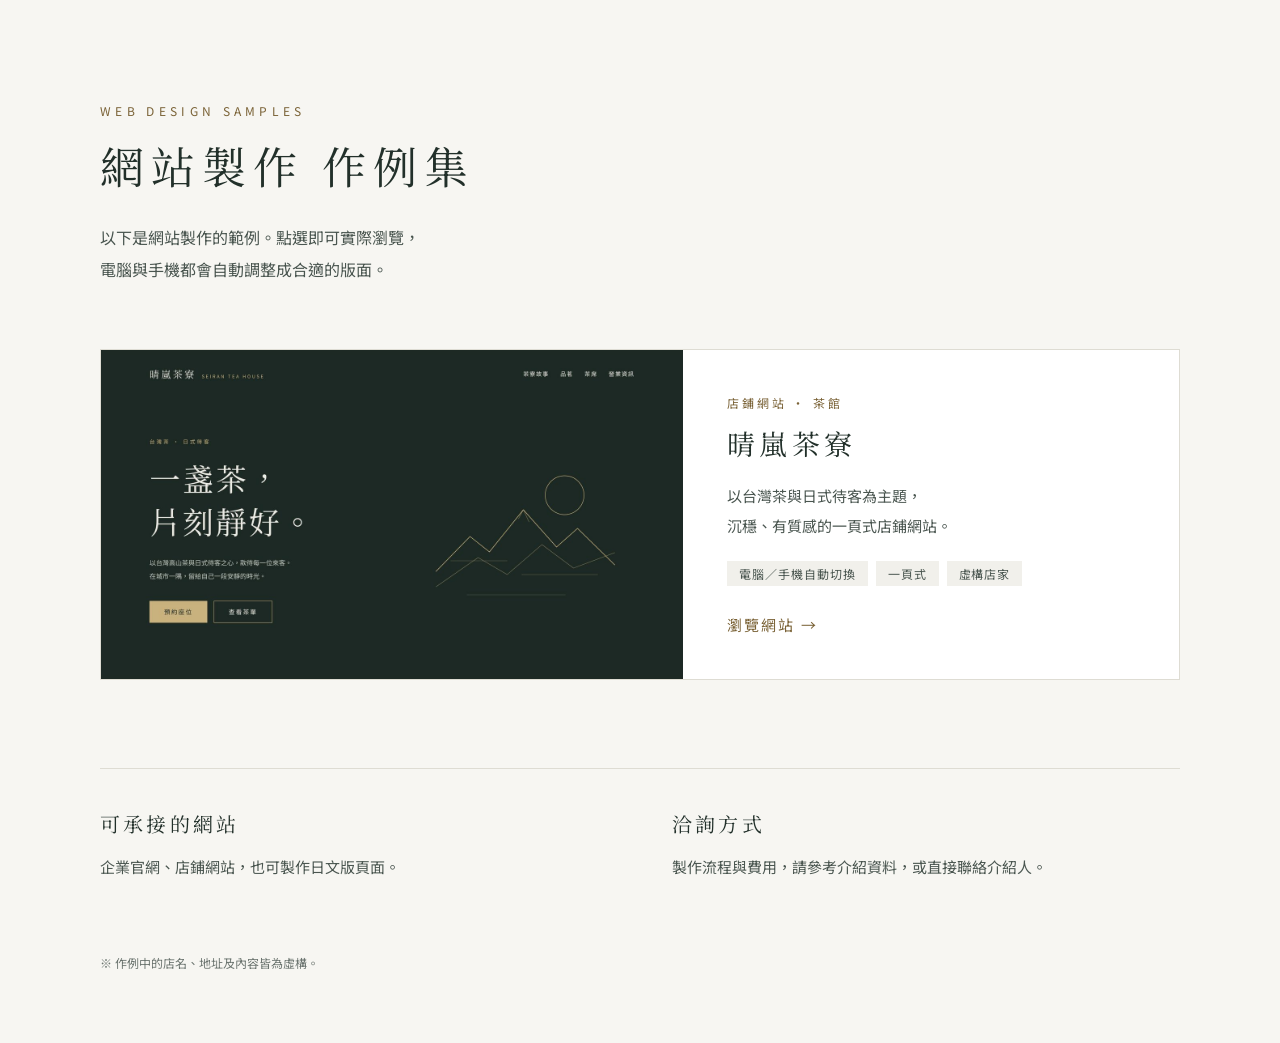
==== index.html @ 7609755e "Add web design sample portfolio" ====
<!doctype html>
<html lang="zh-Hant-TW">
<head>
<meta charset="utf-8">
<meta name="viewport" content="width=device-width, initial-scale=1">
<meta name="robots" content="noindex, nofollow">
<title>網站製作 作例集</title>
<meta name="description" content="網站製作的範例網站一覽">
<link rel="stylesheet" href="https://fonts.googleapis.com/css2?family=Noto+Serif+TC:wght@400;600&amp;family=Noto+Sans+TC:wght@400;500&amp;display=swap">
<style>
body{margin:0;background:#F7F6F2;color:#22302A;font-family:'Noto Sans TC','Noto Sans CJK TC',sans-serif}
a{color:#7A6236}a:hover{color:#5C4A28}
.card{display:flex;flex-wrap:wrap;background:#FFFFFF;border:1px solid #DEDCD3;text-decoration:none;color:inherit;transition:border-color .2s}
.card:hover{border-color:#A3874F}
.card:focus-visible{outline:2px solid #7A6236;outline-offset:4px}
</style>
</head>
<body>
<main style="max-width: 1080px; margin: 0 auto; padding: clamp(56px, 8vw, 104px) clamp(20px, 5vw, 48px) 72px">

<header style="margin-bottom: clamp(40px, 6vw, 64px)">
<p style="margin: 0 0 14px; font-size: 12px; letter-spacing: 0.36em; color: #7A6236">WEB DESIGN SAMPLES</p>
<h1 style="margin: 0; font-family: 'Noto Serif TC', 'Noto Serif CJK TC', serif; font-weight: 400; font-size: clamp(32px, 4.4vw, 44px); letter-spacing: 0.16em">網站製作 作例集</h1>
<p style="margin: 24px 0 0; font-size: 16px; line-height: 2; color: #4A5650; max-width: 36em"><span style="display: inline-block">以下是網站製作的範例。</span><span style="display: inline-block">點選即可實際瀏覽，</span><span style="display: inline-block">電腦與手機都會自動調整成合適的版面。</span></p>
</header>

<section aria-label="範例網站">
<a class="card" href="seiran/">
<div style="flex: 3 1 420px; min-width: 0; background: #1D2924; display: flex">
<img src="assets/seiran-pc.jpg" alt="晴嵐茶寮範例網站的首頁畫面" width="1440" height="790" style="display: block; width: 100%; height: auto; align-self: center">
</div>
<div style="flex: 2 1 300px; min-width: 0; padding: clamp(28px, 4vw, 44px); display: flex; flex-direction: column; justify-content: center">
<p style="margin: 0 0 12px; font-size: 12px; letter-spacing: 0.24em; color: #7A6236">店鋪網站 ・ 茶館</p>
<h2 style="margin: 0; font-family: 'Noto Serif TC', 'Noto Serif CJK TC', serif; font-weight: 400; font-size: 28px; letter-spacing: 0.16em">晴嵐茶寮</h2>
<p style="margin: 18px 0 0; font-size: 15px; line-height: 2; color: #4A5650"><span style="display: inline-block">以台灣茶與日式待客為主題，</span><span style="display: inline-block">沉穩、有質感的一頁式店鋪網站。</span></p>
<ul style="margin: 20px 0 0; padding: 0; list-style: none; display: flex; flex-wrap: wrap; gap: 8px">
<li style="font-size: 12px; letter-spacing: 0.08em; padding: 4px 12px; background: #F1F0EB; color: #4A5650">電腦／手機自動切換</li>
<li style="font-size: 12px; letter-spacing: 0.08em; padding: 4px 12px; background: #F1F0EB; color: #4A5650">一頁式</li>
<li style="font-size: 12px; letter-spacing: 0.08em; padding: 4px 12px; background: #F1F0EB; color: #4A5650">虛構店家</li>
</ul>
<p style="margin: 28px 0 0; font-size: 15px; letter-spacing: 0.14em; color: #7A6236">瀏覽網站 →</p>
</div>
</a>
</section>

<section style="margin-top: clamp(56px, 8vw, 88px); border-top: 1px solid #DEDCD3; padding-top: 40px; display: flex; flex-wrap: wrap; gap: 32px 64px">
<div style="flex: 1 1 280px; min-width: 0">
<h2 style="margin: 0 0 14px; font-family: 'Noto Serif TC', 'Noto Serif CJK TC', serif; font-weight: 400; font-size: 20px; letter-spacing: 0.16em">可承接的網站</h2>
<p style="margin: 0; font-size: 15px; line-height: 2; color: #4A5650">企業官網、店鋪網站，也可製作日文版頁面。</p>
</div>
<div style="flex: 1 1 280px; min-width: 0">
<h2 style="margin: 0 0 14px; font-family: 'Noto Serif TC', 'Noto Serif CJK TC', serif; font-weight: 400; font-size: 20px; letter-spacing: 0.16em">洽詢方式</h2>
<p style="margin: 0; font-size: 15px; line-height: 2; color: #4A5650">製作流程與費用，請參考介紹資料，或直接聯絡介紹人。</p>
</div>
</section>

<footer style="margin-top: 72px; font-size: 12px; color: #6B746F">※ 作例中的店名、地址及內容皆為虛構。</footer>
</main>
</body>
</html>
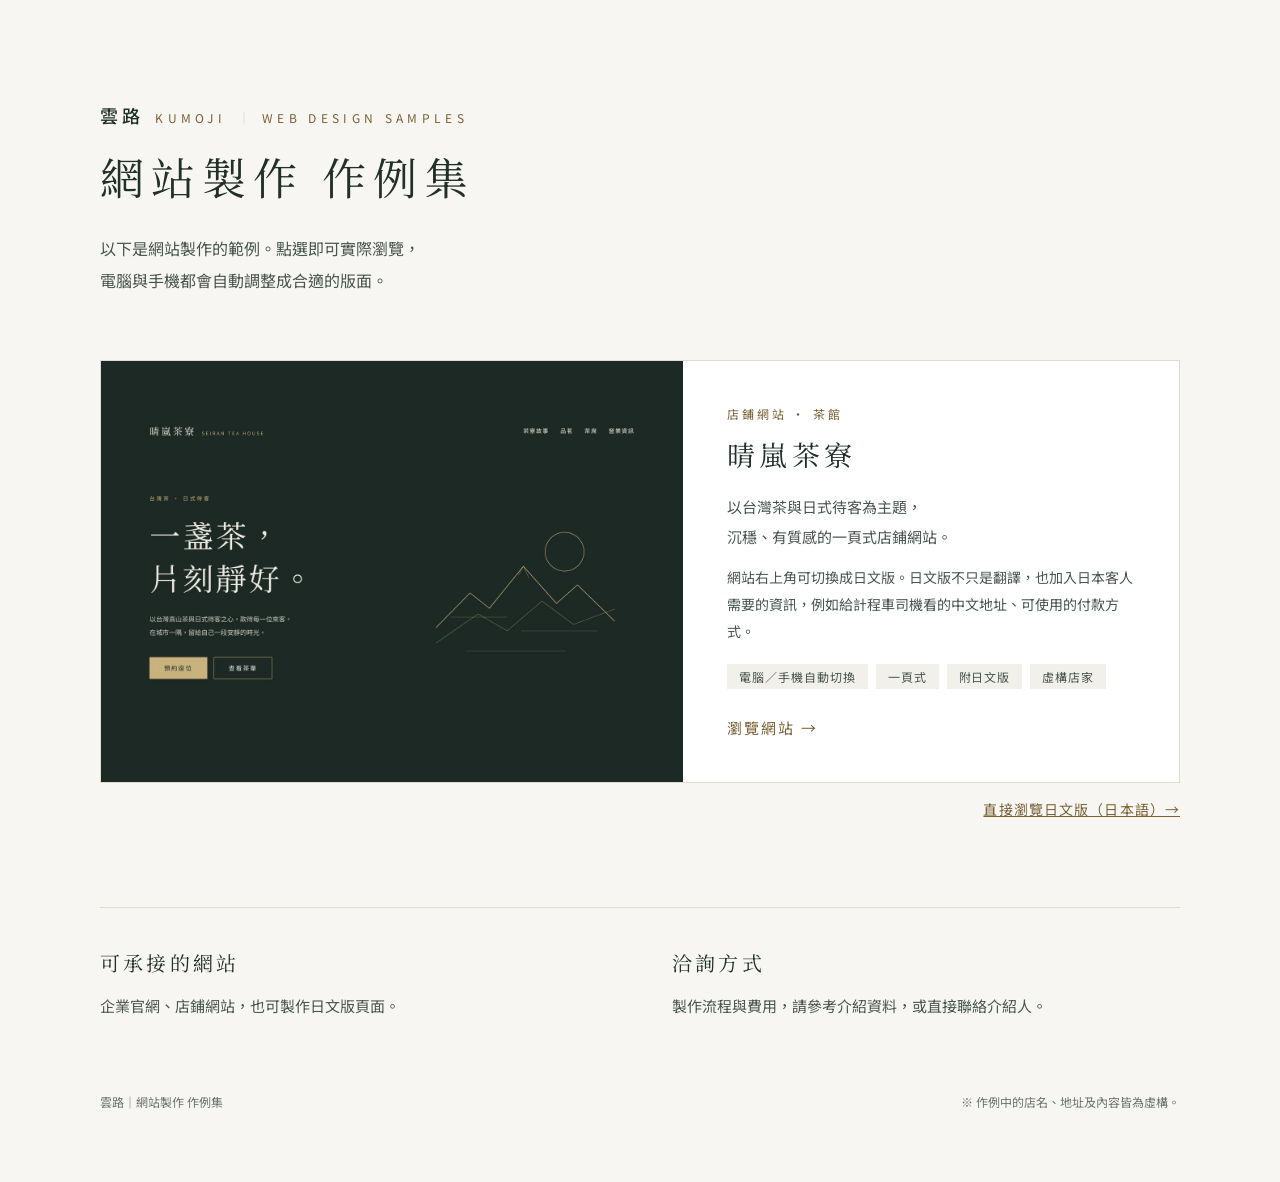
==== commit 743887b3: "Add Japanese version of Seiran sample and Kumoji branding" ====
--- a/index.html
+++ b/index.html
@@ -4,8 +4,8 @@
 <meta charset="utf-8">
 <meta name="viewport" content="width=device-width, initial-scale=1">
 <meta name="robots" content="noindex, nofollow">
-<title>網站製作 作例集</title>
-<meta name="description" content="網站製作的範例網站一覽">
+<title>網站製作 作例集｜雲路</title>
+<meta name="description" content="雲路（Kumoji）網站製作的範例網站一覽">
 <link rel="stylesheet" href="https://fonts.googleapis.com/css2?family=Noto+Serif+TC:wght@400;600&amp;family=Noto+Sans+TC:wght@400;500&amp;display=swap">
 <style>
 body{margin:0;background:#F7F6F2;color:#22302A;font-family:'Noto Sans TC','Noto Sans CJK TC',sans-serif}
@@ -13,13 +13,14 @@
 .card{display:flex;flex-wrap:wrap;background:#FFFFFF;border:1px solid #DEDCD3;text-decoration:none;color:inherit;transition:border-color .2s}
 .card:hover{border-color:#A3874F}
 .card:focus-visible{outline:2px solid #7A6236;outline-offset:4px}
+@media (max-width: 480px){.brand-sep{display:none}}
 </style>
 </head>
 <body>
 <main style="max-width: 1080px; margin: 0 auto; padding: clamp(56px, 8vw, 104px) clamp(20px, 5vw, 48px) 72px">
 
 <header style="margin-bottom: clamp(40px, 6vw, 64px)">
-<p style="margin: 0 0 14px; font-size: 12px; letter-spacing: 0.36em; color: #7A6236">WEB DESIGN SAMPLES</p>
+<p style="margin: 0 0 16px; display: flex; flex-wrap: wrap; align-items: baseline; gap: 4px 12px"><span style="font-size: 18px; font-weight: 500; letter-spacing: 0.2em; color: #22302A">雲路</span><span style="font-size: 12px; letter-spacing: 0.36em; color: #7A6236">KUMOJI</span><span class="brand-sep" aria-hidden="true" style="font-size: 12px; color: #C9C6BA">｜</span><span style="font-size: 12px; letter-spacing: 0.36em; color: #7A6236">WEB DESIGN SAMPLES</span></p>
 <h1 style="margin: 0; font-family: 'Noto Serif TC', 'Noto Serif CJK TC', serif; font-weight: 400; font-size: clamp(32px, 4.4vw, 44px); letter-spacing: 0.16em">網站製作 作例集</h1>
 <p style="margin: 24px 0 0; font-size: 16px; line-height: 2; color: #4A5650; max-width: 36em"><span style="display: inline-block">以下是網站製作的範例。</span><span style="display: inline-block">點選即可實際瀏覽，</span><span style="display: inline-block">電腦與手機都會自動調整成合適的版面。</span></p>
 </header>
@@ -33,14 +34,17 @@
 <p style="margin: 0 0 12px; font-size: 12px; letter-spacing: 0.24em; color: #7A6236">店鋪網站 ・ 茶館</p>
 <h2 style="margin: 0; font-family: 'Noto Serif TC', 'Noto Serif CJK TC', serif; font-weight: 400; font-size: 28px; letter-spacing: 0.16em">晴嵐茶寮</h2>
 <p style="margin: 18px 0 0; font-size: 15px; line-height: 2; color: #4A5650"><span style="display: inline-block">以台灣茶與日式待客為主題，</span><span style="display: inline-block">沉穩、有質感的一頁式店鋪網站。</span></p>
+<p style="margin: 12px 0 0; font-size: 14px; line-height: 1.9; color: #4A5650">網站右上角可切換成日文版。日文版不只是翻譯，也加入日本客人需要的資訊，例如給計程車司機看的中文地址、可使用的付款方式。</p>
 <ul style="margin: 20px 0 0; padding: 0; list-style: none; display: flex; flex-wrap: wrap; gap: 8px">
 <li style="font-size: 12px; letter-spacing: 0.08em; padding: 4px 12px; background: #F1F0EB; color: #4A5650">電腦／手機自動切換</li>
 <li style="font-size: 12px; letter-spacing: 0.08em; padding: 4px 12px; background: #F1F0EB; color: #4A5650">一頁式</li>
+<li style="font-size: 12px; letter-spacing: 0.08em; padding: 4px 12px; background: #F1F0EB; color: #4A5650">附日文版</li>
 <li style="font-size: 12px; letter-spacing: 0.08em; padding: 4px 12px; background: #F1F0EB; color: #4A5650">虛構店家</li>
 </ul>
 <p style="margin: 28px 0 0; font-size: 15px; letter-spacing: 0.14em; color: #7A6236">瀏覽網站 →</p>
 </div>
 </a>
+<p style="margin: 16px 0 0; font-size: 14px; letter-spacing: 0.08em; text-align: right"><a href="seiran/ja/">直接瀏覽日文版（日本語）→</a></p>
 </section>
 
 <section style="margin-top: clamp(56px, 8vw, 88px); border-top: 1px solid #DEDCD3; padding-top: 40px; display: flex; flex-wrap: wrap; gap: 32px 64px">
@@ -54,7 +58,7 @@
 </div>
 </section>
 
-<footer style="margin-top: 72px; font-size: 12px; color: #6B746F">※ 作例中的店名、地址及內容皆為虛構。</footer>
+<footer style="margin-top: 72px; display: flex; flex-wrap: wrap; justify-content: space-between; gap: 8px 32px; font-size: 12px; color: #6B746F"><span>雲路｜網站製作 作例集</span><span>※ 作例中的店名、地址及內容皆為虛構。</span></footer>
 </main>
 </body>
 </html>
